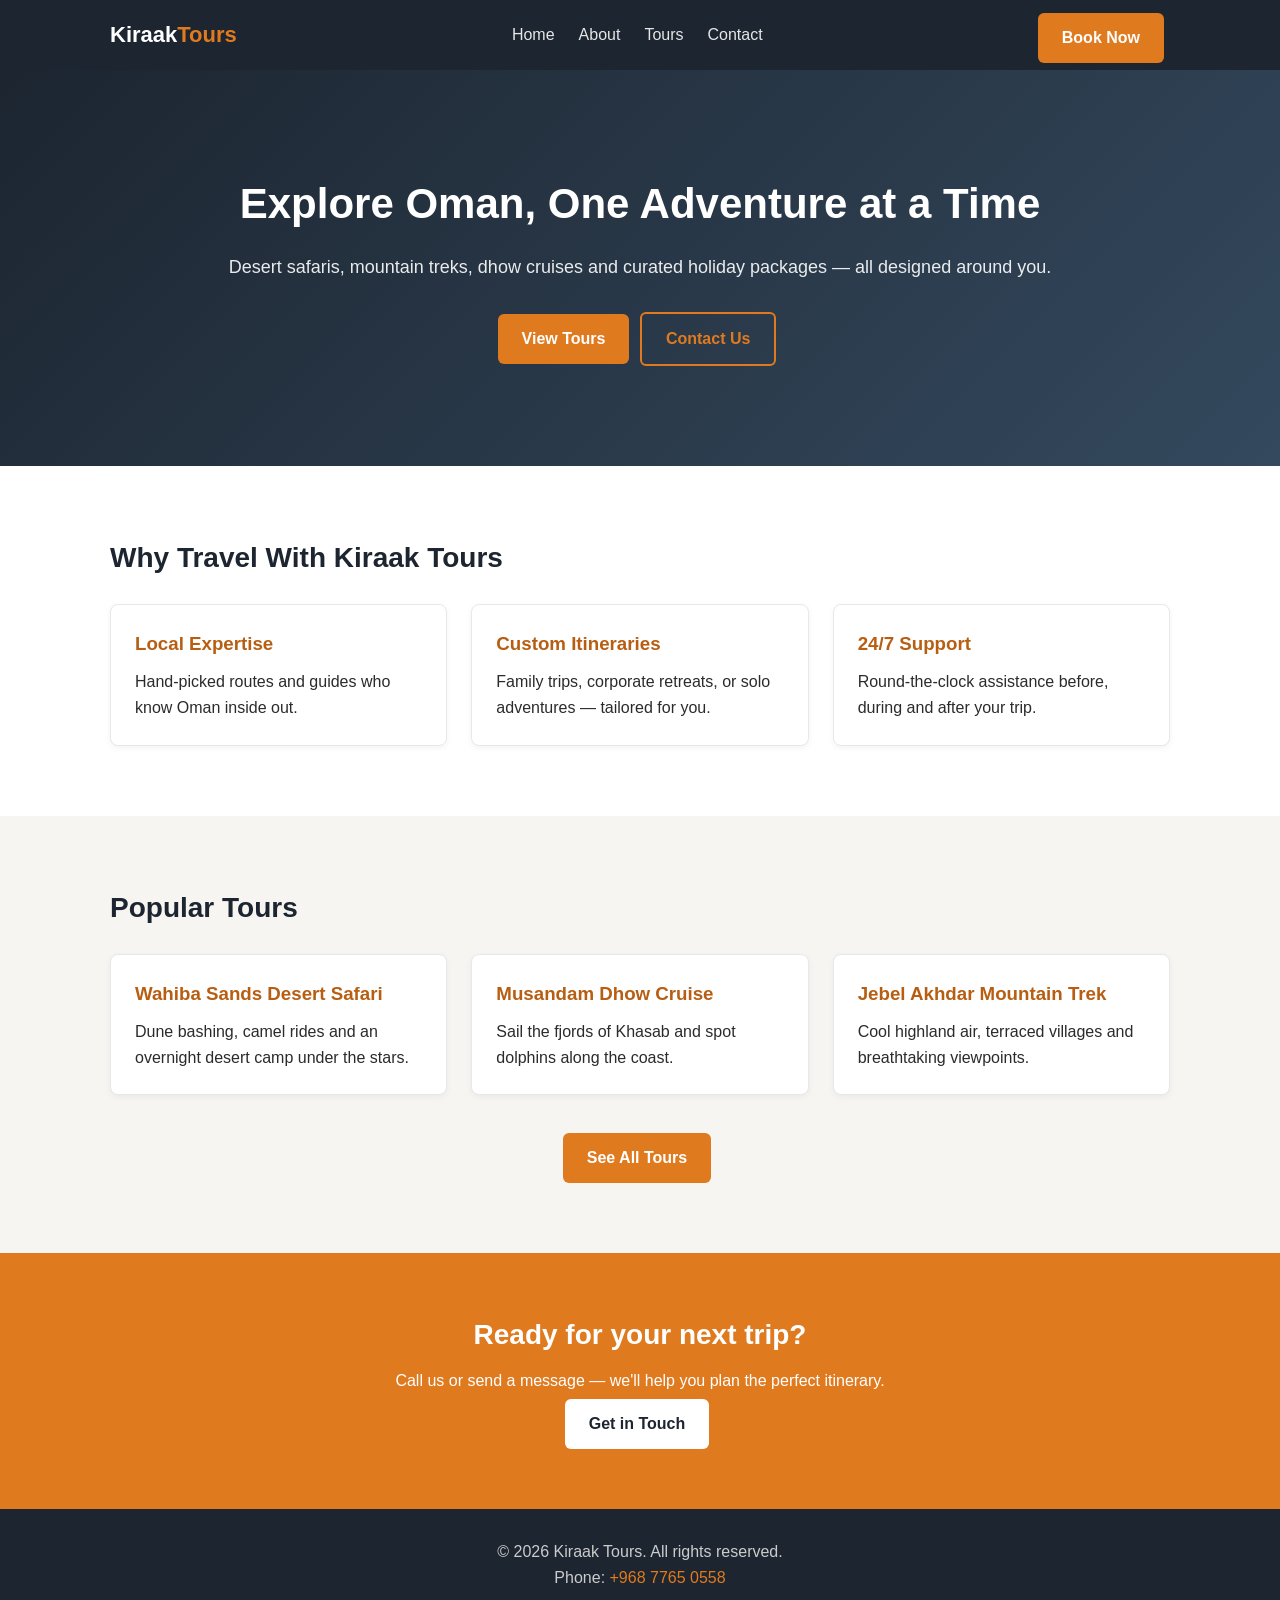
==== index.html @ 15263fd1 "Add Kiraak Tours travel agency website Static multi-page site (Home, About, Tours, Contact) with the" ====
<!DOCTYPE html>
<html lang="en">
<head>
<meta charset="UTF-8">
<meta name="viewport" content="width=device-width, initial-scale=1.0">
<title>Kiraak Tours | Discover Oman With Us</title>
<link rel="stylesheet" href="styles.css">
</head>
<body>

<header class="site-header">
  <div class="container nav-wrap">
    <a href="index.html" class="logo">Kiraak<span>Tours</span></a>
    <nav class="nav-links">
      <a href="index.html">Home</a>
      <a href="about.html">About</a>
      <a href="tours.html">Tours</a>
      <a href="contact.html">Contact</a>
    </nav>
    <a href="contact.html" class="btn btn-primary nav-cta">Book Now</a>
  </div>
</header>

<section class="hero">
  <div class="container hero-content">
    <h1>Explore Oman, One Adventure at a Time</h1>
    <p>Desert safaris, mountain treks, dhow cruises and curated holiday packages — all designed around you.</p>
    <a href="tours.html" class="btn btn-primary">View Tours</a>
    <a href="contact.html" class="btn btn-outline">Contact Us</a>
  </div>
</section>

<section class="section">
  <div class="container">
    <h2 class="section-title">Why Travel With Kiraak Tours</h2>
    <div class="card-grid">
      <div class="card">
        <h3>Local Expertise</h3>
        <p>Hand-picked routes and guides who know Oman inside out.</p>
      </div>
      <div class="card">
        <h3>Custom Itineraries</h3>
        <p>Family trips, corporate retreats, or solo adventures — tailored for you.</p>
      </div>
      <div class="card">
        <h3>24/7 Support</h3>
        <p>Round-the-clock assistance before, during and after your trip.</p>
      </div>
    </div>
  </div>
</section>

<section class="section alt">
  <div class="container">
    <h2 class="section-title">Popular Tours</h2>
    <div class="card-grid">
      <div class="card">
        <h3>Wahiba Sands Desert Safari</h3>
        <p>Dune bashing, camel rides and an overnight desert camp under the stars.</p>
      </div>
      <div class="card">
        <h3>Musandam Dhow Cruise</h3>
        <p>Sail the fjords of Khasab and spot dolphins along the coast.</p>
      </div>
      <div class="card">
        <h3>Jebel Akhdar Mountain Trek</h3>
        <p>Cool highland air, terraced villages and breathtaking viewpoints.</p>
      </div>
    </div>
    <div class="center">
      <a href="tours.html" class="btn btn-primary">See All Tours</a>
    </div>
  </div>
</section>

<section class="cta-band">
  <div class="container">
    <h2>Ready for your next trip?</h2>
    <p>Call us or send a message — we'll help you plan the perfect itinerary.</p>
    <a href="contact.html" class="btn btn-light">Get in Touch</a>
  </div>
</section>

<footer class="site-footer">
  <div class="container">
    <p>&copy; 2026 Kiraak Tours. All rights reserved.</p>
    <p>Phone: <a href="tel:+96877650558">+968 7765 0558</a></p>
  </div>
</footer>

</body>
</html>
---- styles.css ----
:root {
  --primary: #e07a1f;
  --primary-dark: #b85e12;
  --dark: #1c2530;
  --light: #f7f5f2;
  --text: #2b2b2b;
}

* { box-sizing: border-box; margin: 0; padding: 0; }

body {
  font-family: 'Segoe UI', Arial, sans-serif;
  color: var(--text);
  background: #fff;
  line-height: 1.6;
}

.container {
  max-width: 1100px;
  margin: 0 auto;
  padding: 0 20px;
}

a { text-decoration: none; color: inherit; }

/* Header */
.site-header {
  background: var(--dark);
  position: sticky;
  top: 0;
  z-index: 10;
}

.nav-wrap {
  display: flex;
  align-items: center;
  justify-content: space-between;
  height: 70px;
}

.logo {
  font-size: 22px;
  font-weight: bold;
  color: #fff;
}

.logo span { color: var(--primary); }

.nav-links {
  display: flex;
  gap: 24px;
}

.nav-links a {
  color: #e6e6e6;
  font-weight: 500;
}

.nav-links a:hover,
.nav-links a.active {
  color: var(--primary);
}

.nav-cta {
  display: inline-block;
}

/* Buttons */
.btn {
  display: inline-block;
  padding: 12px 24px;
  border-radius: 6px;
  font-weight: 600;
  margin: 6px 6px 0 0;
  transition: 0.2s;
}

.btn-primary {
  background: var(--primary);
  color: #fff;
}

.btn-primary:hover { background: var(--primary-dark); }

.btn-outline {
  border: 2px solid var(--primary);
  color: var(--primary);
}

.btn-outline:hover { background: var(--primary); color: #fff; }

.btn-light {
  background: #fff;
  color: var(--dark);
}

/* Hero */
.hero {
  background: linear-gradient(135deg, var(--dark), #34495e);
  color: #fff;
  padding: 100px 0;
  text-align: center;
}

.hero h1 { font-size: 42px; margin-bottom: 16px; }
.hero p { font-size: 18px; margin-bottom: 24px; opacity: 0.9; }

.page-hero {
  background: linear-gradient(135deg, var(--dark), #34495e);
  color: #fff;
  padding: 60px 0;
  text-align: center;
}

.page-hero h1 { font-size: 34px; margin-bottom: 8px; }

/* Sections */
.section { padding: 70px 0; }
.section.alt { background: var(--light); }

.section-title {
  font-size: 28px;
  margin-bottom: 24px;
  color: var(--dark);
}

.card-grid {
  display: grid;
  grid-template-columns: repeat(auto-fit, minmax(260px, 1fr));
  gap: 24px;
}

.card {
  background: #fff;
  border: 1px solid #e8e8e8;
  border-radius: 8px;
  padding: 24px;
  box-shadow: 0 2px 6px rgba(0,0,0,0.05);
}

.card h3 { margin-bottom: 10px; color: var(--primary-dark); }

.center { text-align: center; margin-top: 32px; }

/* CTA band */
.cta-band {
  background: var(--primary);
  color: #fff;
  text-align: center;
  padding: 60px 0;
}

.cta-band h2 { font-size: 28px; margin-bottom: 10px; }

/* Contact page */
.contact-grid {
  display: grid;
  grid-template-columns: 1fr 1.2fr;
  gap: 50px;
}

.contact-list { list-style: none; margin-top: 12px; }

.contact-list li {
  margin-bottom: 18px;
  display: flex;
  flex-direction: column;
}

.contact-list a { color: var(--primary-dark); font-weight: 600; }

.contact-form {
  display: flex;
  flex-direction: column;
}

.contact-form label {
  margin-top: 14px;
  font-weight: 600;
}

.contact-form input,
.contact-form textarea {
  margin-top: 6px;
  padding: 10px;
  border: 1px solid #ccc;
  border-radius: 6px;
  font-size: 15px;
}

.contact-form button {
  margin-top: 20px;
  align-self: flex-start;
}

/* Footer */
.site-footer {
  background: var(--dark);
  color: #ccc;
  text-align: center;
  padding: 30px 0;
}

.site-footer a { color: var(--primary); }

@media (max-width: 768px) {
  .nav-links { display: none; }
  .contact-grid { grid-template-columns: 1fr; }
}
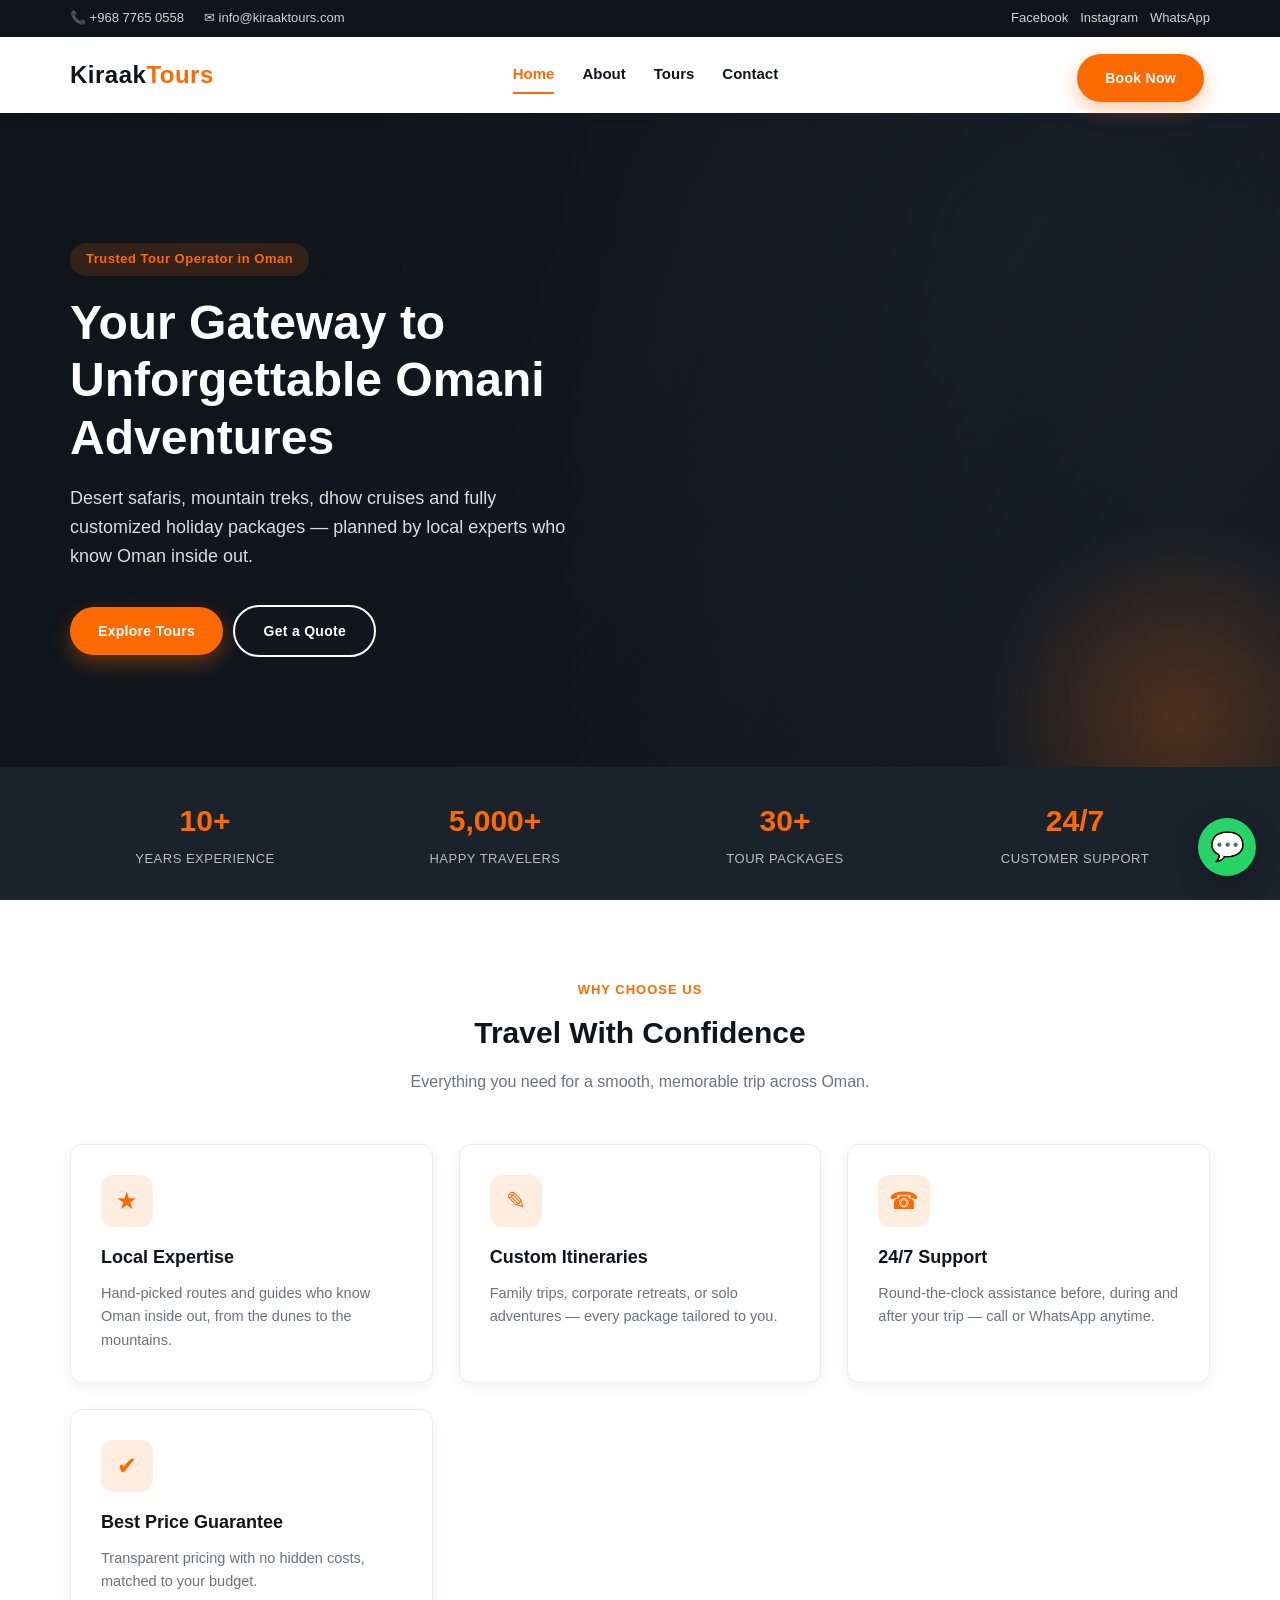
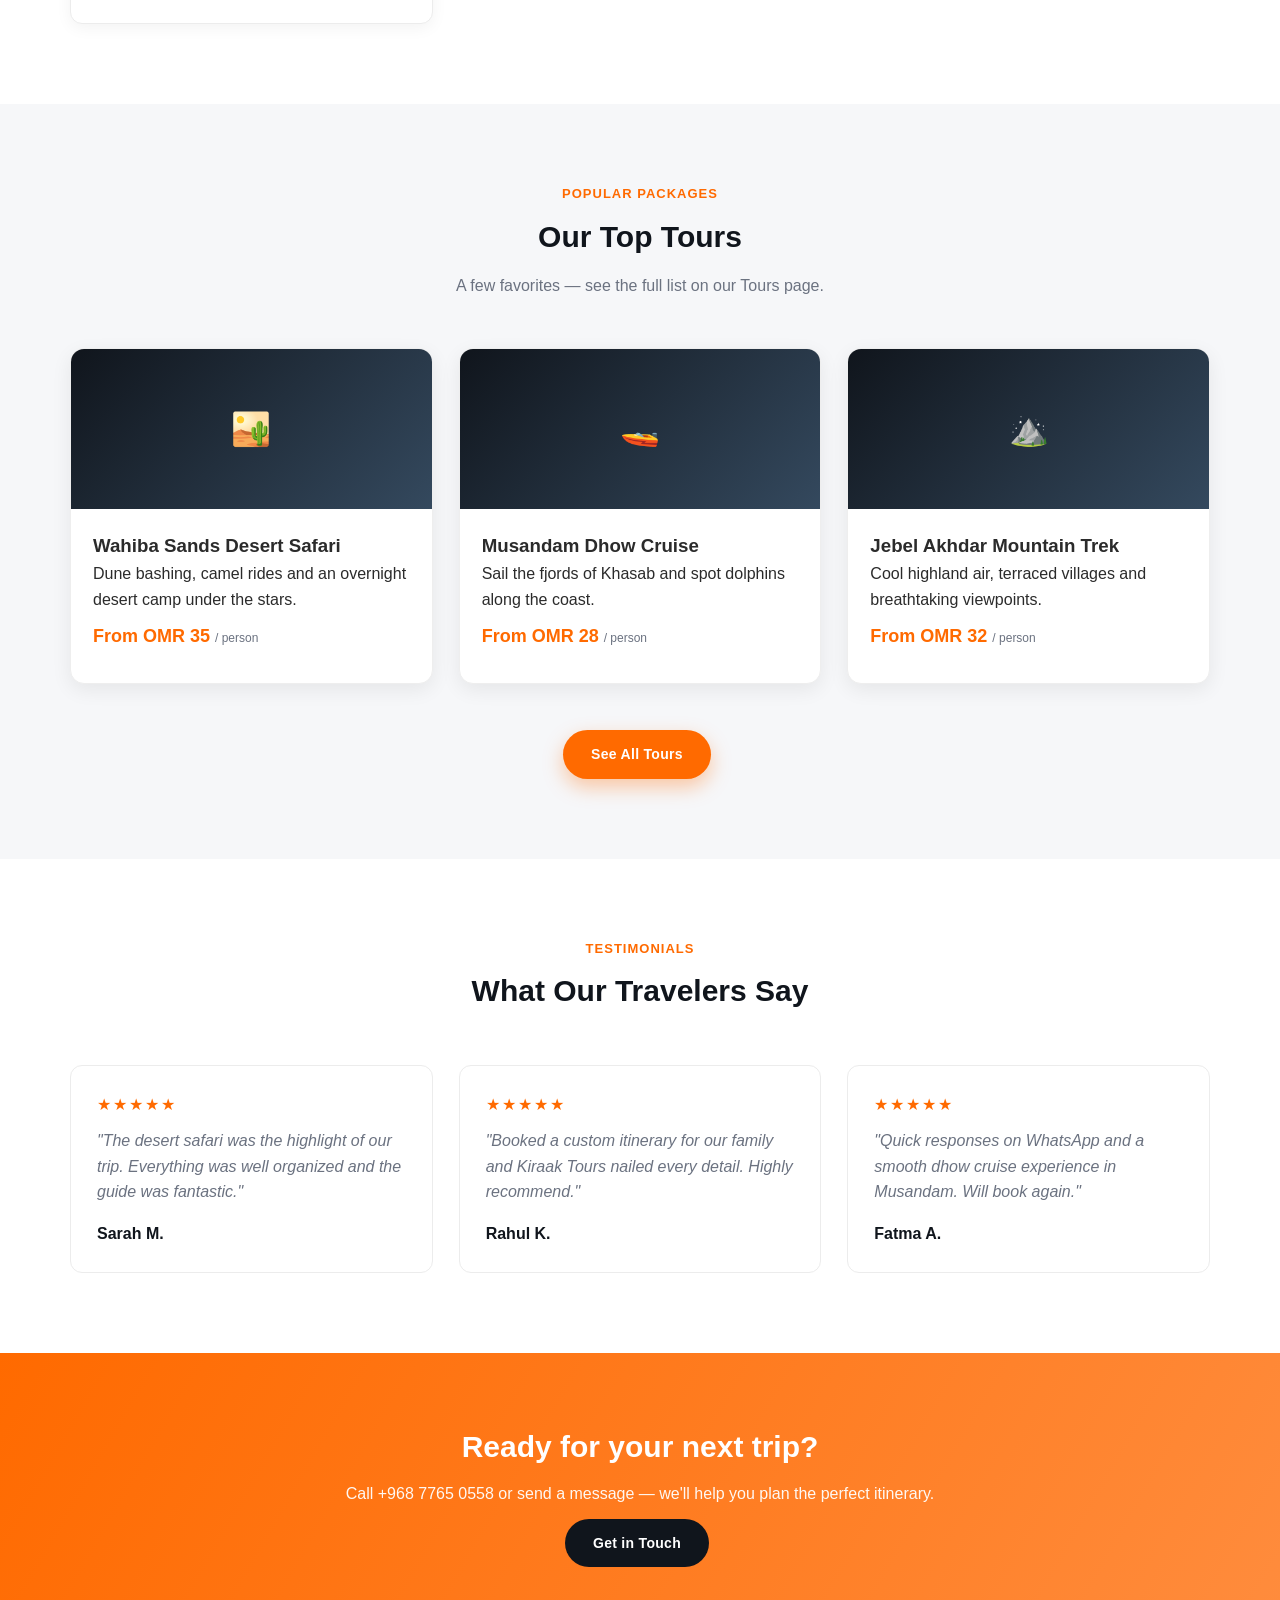
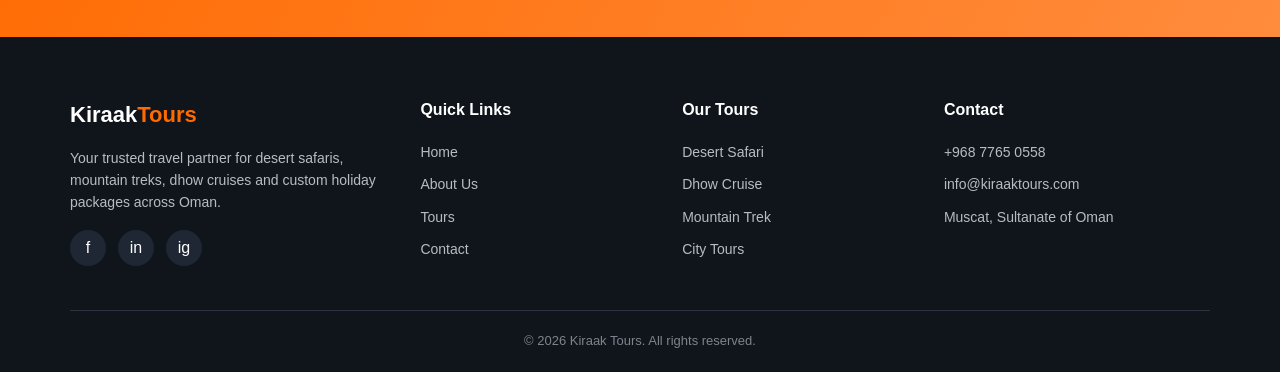
==== commit 9fcf3f6c: "Redesign site with richer layout inspired by Seaman Tours style Add top contact bar, sticky header, " ====
--- a/index.html
+++ b/index.html
@@ -8,11 +8,25 @@
 </head>
 <body>
 
+<div class="top-bar">
+  <div class="container">
+    <div class="top-bar-links">
+      <a href="tel:+96877650558">📞 +968 7765 0558</a>
+      <a href="mailto:info@kiraaktours.com">✉ info@kiraaktours.com</a>
+    </div>
+    <div class="top-bar-social">
+      <a href="#">Facebook</a>
+      <a href="#">Instagram</a>
+      <a href="#">WhatsApp</a>
+    </div>
+  </div>
+</div>
+
 <header class="site-header">
   <div class="container nav-wrap">
     <a href="index.html" class="logo">Kiraak<span>Tours</span></a>
     <nav class="nav-links">
-      <a href="index.html">Home</a>
+      <a href="index.html" class="active">Home</a>
       <a href="about.html">About</a>
       <a href="tours.html">Tours</a>
       <a href="contact.html">Contact</a>
@@ -22,29 +36,65 @@
 </header>
 
 <section class="hero">
-  <div class="container hero-content">
-    <h1>Explore Oman, One Adventure at a Time</h1>
-    <p>Desert safaris, mountain treks, dhow cruises and curated holiday packages — all designed around you.</p>
-    <a href="tours.html" class="btn btn-primary">View Tours</a>
-    <a href="contact.html" class="btn btn-outline">Contact Us</a>
-  </div>
-</section>
+  <div class="container">
+    <div class="hero-content">
+      <span class="hero-eyebrow">Trusted Tour Operator in Oman</span>
+      <h1>Your Gateway to Unforgettable Omani Adventures</h1>
+      <p>Desert safaris, mountain treks, dhow cruises and fully customized holiday packages — planned by local experts who know Oman inside out.</p>
+      <a href="tours.html" class="btn btn-primary">Explore Tours</a>
+      <a href="contact.html" class="btn btn-outline" style="border-color:#fff;color:#fff;">Get a Quote</a>
+    </div>
+  </div>
+</section>
+
+<div class="stats-strip">
+  <div class="container">
+    <div>
+      <div class="stat-num">10+</div>
+      <div class="stat-label">Years Experience</div>
+    </div>
+    <div>
+      <div class="stat-num">5,000+</div>
+      <div class="stat-label">Happy Travelers</div>
+    </div>
+    <div>
+      <div class="stat-num">30+</div>
+      <div class="stat-label">Tour Packages</div>
+    </div>
+    <div>
+      <div class="stat-num">24/7</div>
+      <div class="stat-label">Customer Support</div>
+    </div>
+  </div>
+</div>
 
 <section class="section">
   <div class="container">
-    <h2 class="section-title">Why Travel With Kiraak Tours</h2>
+    <div class="section-head">
+      <span class="section-eyebrow">Why Choose Us</span>
+      <h2 class="section-title">Travel With Confidence</h2>
+      <p>Everything you need for a smooth, memorable trip across Oman.</p>
+    </div>
     <div class="card-grid">
       <div class="card">
+        <div class="card-icon">★</div>
         <h3>Local Expertise</h3>
-        <p>Hand-picked routes and guides who know Oman inside out.</p>
-      </div>
-      <div class="card">
+        <p>Hand-picked routes and guides who know Oman inside out, from the dunes to the mountains.</p>
+      </div>
+      <div class="card">
+        <div class="card-icon">✎</div>
         <h3>Custom Itineraries</h3>
-        <p>Family trips, corporate retreats, or solo adventures — tailored for you.</p>
-      </div>
-      <div class="card">
+        <p>Family trips, corporate retreats, or solo adventures — every package tailored to you.</p>
+      </div>
+      <div class="card">
+        <div class="card-icon">☎</div>
         <h3>24/7 Support</h3>
-        <p>Round-the-clock assistance before, during and after your trip.</p>
+        <p>Round-the-clock assistance before, during and after your trip — call or WhatsApp anytime.</p>
+      </div>
+      <div class="card">
+        <div class="card-icon">✔</div>
+        <h3>Best Price Guarantee</h3>
+        <p>Transparent pricing with no hidden costs, matched to your budget.</p>
       </div>
     </div>
   </div>
@@ -52,19 +102,35 @@
 
 <section class="section alt">
   <div class="container">
-    <h2 class="section-title">Popular Tours</h2>
+    <div class="section-head">
+      <span class="section-eyebrow">Popular Packages</span>
+      <h2 class="section-title">Our Top Tours</h2>
+      <p>A few favorites — see the full list on our Tours page.</p>
+    </div>
     <div class="card-grid">
-      <div class="card">
-        <h3>Wahiba Sands Desert Safari</h3>
-        <p>Dune bashing, camel rides and an overnight desert camp under the stars.</p>
-      </div>
-      <div class="card">
-        <h3>Musandam Dhow Cruise</h3>
-        <p>Sail the fjords of Khasab and spot dolphins along the coast.</p>
-      </div>
-      <div class="card">
-        <h3>Jebel Akhdar Mountain Trek</h3>
-        <p>Cool highland air, terraced villages and breathtaking viewpoints.</p>
+      <div class="package-card">
+        <div class="package-img">🏜️</div>
+        <div class="package-body">
+          <h3>Wahiba Sands Desert Safari</h3>
+          <p>Dune bashing, camel rides and an overnight desert camp under the stars.</p>
+          <div class="package-price">From OMR 35 <span>/ person</span></div>
+        </div>
+      </div>
+      <div class="package-card">
+        <div class="package-img">🚤</div>
+        <div class="package-body">
+          <h3>Musandam Dhow Cruise</h3>
+          <p>Sail the fjords of Khasab and spot dolphins along the coast.</p>
+          <div class="package-price">From OMR 28 <span>/ person</span></div>
+        </div>
+      </div>
+      <div class="package-card">
+        <div class="package-img">⛰️</div>
+        <div class="package-body">
+          <h3>Jebel Akhdar Mountain Trek</h3>
+          <p>Cool highland air, terraced villages and breathtaking viewpoints.</p>
+          <div class="package-price">From OMR 32 <span>/ person</span></div>
+        </div>
       </div>
     </div>
     <div class="center">
@@ -73,20 +139,86 @@
   </div>
 </section>
 
+<section class="section">
+  <div class="container">
+    <div class="section-head">
+      <span class="section-eyebrow">Testimonials</span>
+      <h2 class="section-title">What Our Travelers Say</h2>
+    </div>
+    <div class="card-grid">
+      <div class="testimonial">
+        <div class="stars">★★★★★</div>
+        <p class="quote">"The desert safari was the highlight of our trip. Everything was well organized and the guide was fantastic."</p>
+        <div class="name">Sarah M.</div>
+      </div>
+      <div class="testimonial">
+        <div class="stars">★★★★★</div>
+        <p class="quote">"Booked a custom itinerary for our family and Kiraak Tours nailed every detail. Highly recommend."</p>
+        <div class="name">Rahul K.</div>
+      </div>
+      <div class="testimonial">
+        <div class="stars">★★★★★</div>
+        <p class="quote">"Quick responses on WhatsApp and a smooth dhow cruise experience in Musandam. Will book again."</p>
+        <div class="name">Fatma A.</div>
+      </div>
+    </div>
+  </div>
+</section>
+
 <section class="cta-band">
   <div class="container">
     <h2>Ready for your next trip?</h2>
-    <p>Call us or send a message — we'll help you plan the perfect itinerary.</p>
-    <a href="contact.html" class="btn btn-light">Get in Touch</a>
+    <p>Call +968 7765 0558 or send a message — we'll help you plan the perfect itinerary.</p>
+    <a href="contact.html" class="btn btn-dark">Get in Touch</a>
   </div>
 </section>
 
 <footer class="site-footer">
   <div class="container">
-    <p>&copy; 2026 Kiraak Tours. All rights reserved.</p>
-    <p>Phone: <a href="tel:+96877650558">+968 7765 0558</a></p>
+    <div class="footer-grid">
+      <div>
+        <span class="footer-logo">Kiraak<span>Tours</span></span>
+        <p>Your trusted travel partner for desert safaris, mountain treks, dhow cruises and custom holiday packages across Oman.</p>
+        <div class="footer-social">
+          <a href="#">f</a>
+          <a href="#">in</a>
+          <a href="#">ig</a>
+        </div>
+      </div>
+      <div>
+        <h4>Quick Links</h4>
+        <ul>
+          <li><a href="index.html">Home</a></li>
+          <li><a href="about.html">About Us</a></li>
+          <li><a href="tours.html">Tours</a></li>
+          <li><a href="contact.html">Contact</a></li>
+        </ul>
+      </div>
+      <div>
+        <h4>Our Tours</h4>
+        <ul>
+          <li><a href="tours.html">Desert Safari</a></li>
+          <li><a href="tours.html">Dhow Cruise</a></li>
+          <li><a href="tours.html">Mountain Trek</a></li>
+          <li><a href="tours.html">City Tours</a></li>
+        </ul>
+      </div>
+      <div>
+        <h4>Contact</h4>
+        <ul>
+          <li><a href="tel:+96877650558">+968 7765 0558</a></li>
+          <li><a href="mailto:info@kiraaktours.com">info@kiraaktours.com</a></li>
+          <li>Muscat, Sultanate of Oman</li>
+        </ul>
+      </div>
+    </div>
+    <div class="footer-bottom">
+      &copy; 2026 Kiraak Tours. All rights reserved.
+    </div>
   </div>
 </footer>
+
+<a href="https://wa.me/96877650558" class="whatsapp-float" aria-label="Chat on WhatsApp">💬</a>
 
 </body>
 </html>
--- a/styles.css
+++ b/styles.css
@@ -1,12 +1,16 @@
 :root {
-  --primary: #e07a1f;
-  --primary-dark: #b85e12;
-  --dark: #1c2530;
-  --light: #f7f5f2;
+  --primary: #ff6a00;
+  --primary-dark: #d65700;
+  --dark: #10151c;
+  --dark-2: #1a222c;
+  --light: #f6f7f9;
   --text: #2b2b2b;
+  --muted: #6b7280;
 }
 
 * { box-sizing: border-box; margin: 0; padding: 0; }
+
+html { scroll-behavior: smooth; }
 
 body {
   font-family: 'Segoe UI', Arial, sans-serif;
@@ -16,71 +20,100 @@
 }
 
 .container {
-  max-width: 1100px;
+  max-width: 1180px;
   margin: 0 auto;
   padding: 0 20px;
 }
 
 a { text-decoration: none; color: inherit; }
+ul { list-style: none; }
+img { max-width: 100%; display: block; }
+
+/* Top bar */
+.top-bar {
+  background: var(--dark);
+  color: #cfd3d8;
+  font-size: 13px;
+  padding: 8px 0;
+}
+
+.top-bar .container {
+  display: flex;
+  justify-content: space-between;
+  align-items: center;
+  flex-wrap: wrap;
+  gap: 6px;
+}
+
+.top-bar a { color: #cfd3d8; }
+.top-bar a:hover { color: var(--primary); }
+
+.top-bar-links { display: flex; gap: 20px; }
+.top-bar-social { display: flex; gap: 12px; }
 
 /* Header */
 .site-header {
-  background: var(--dark);
+  background: #fff;
   position: sticky;
   top: 0;
-  z-index: 10;
+  z-index: 50;
+  box-shadow: 0 2px 10px rgba(0,0,0,0.06);
 }
 
 .nav-wrap {
   display: flex;
   align-items: center;
   justify-content: space-between;
-  height: 70px;
+  height: 76px;
 }
 
 .logo {
-  font-size: 22px;
-  font-weight: bold;
-  color: #fff;
+  font-size: 24px;
+  font-weight: 800;
+  color: var(--dark);
+  letter-spacing: 0.5px;
 }
 
 .logo span { color: var(--primary); }
 
 .nav-links {
   display: flex;
-  gap: 24px;
+  gap: 28px;
 }
 
 .nav-links a {
-  color: #e6e6e6;
-  font-weight: 500;
+  color: var(--dark);
+  font-weight: 600;
+  font-size: 15px;
+  padding: 6px 0;
+  border-bottom: 2px solid transparent;
 }
 
 .nav-links a:hover,
 .nav-links a.active {
   color: var(--primary);
-}
-
-.nav-cta {
-  display: inline-block;
+  border-bottom-color: var(--primary);
 }
 
 /* Buttons */
 .btn {
   display: inline-block;
-  padding: 12px 24px;
-  border-radius: 6px;
-  font-weight: 600;
+  padding: 13px 28px;
+  border-radius: 50px;
+  font-weight: 700;
+  font-size: 14px;
   margin: 6px 6px 0 0;
   transition: 0.2s;
+  letter-spacing: 0.3px;
 }
 
 .btn-primary {
   background: var(--primary);
   color: #fff;
-}
-
-.btn-primary:hover { background: var(--primary-dark); }
+  box-shadow: 0 8px 20px rgba(255,106,0,0.35);
+}
+
+.btn-primary:hover { background: var(--primary-dark); transform: translateY(-2px); }
 
 .btn-outline {
   border: 2px solid var(--primary);
@@ -94,63 +127,176 @@
   color: var(--dark);
 }
 
+.btn-dark {
+  background: var(--dark);
+  color: #fff;
+}
+
 /* Hero */
 .hero {
-  background: linear-gradient(135deg, var(--dark), #34495e);
-  color: #fff;
-  padding: 100px 0;
+  background:
+    linear-gradient(120deg, rgba(16,21,28,0.92), rgba(16,21,28,0.65)),
+    radial-gradient(circle at 80% 20%, #2a3b4d, transparent 60%),
+    linear-gradient(135deg, #0d1218, #1c2733);
+  color: #fff;
+  padding: 130px 0 110px;
+  text-align: left;
+  position: relative;
+  overflow: hidden;
+}
+
+.hero::after {
+  content: "";
+  position: absolute;
+  right: -100px;
+  bottom: -150px;
+  width: 400px;
+  height: 400px;
+  border-radius: 50%;
+  background: radial-gradient(circle, rgba(255,106,0,0.25), transparent 70%);
+}
+
+.hero-content { max-width: 640px; position: relative; z-index: 1; }
+.hero-eyebrow {
+  display: inline-block;
+  background: rgba(255,106,0,0.15);
+  color: var(--primary);
+  padding: 6px 16px;
+  border-radius: 50px;
+  font-size: 13px;
+  font-weight: 700;
+  margin-bottom: 18px;
+  letter-spacing: 0.5px;
+}
+.hero h1 { font-size: 48px; line-height: 1.2; margin-bottom: 18px; }
+.hero p { font-size: 18px; margin-bottom: 28px; opacity: 0.85; max-width: 520px; }
+
+.page-hero {
+  background: linear-gradient(120deg, rgba(16,21,28,0.92), rgba(16,21,28,0.75)), linear-gradient(135deg, #0d1218, #1c2733);
+  color: #fff;
+  padding: 80px 0 60px;
   text-align: center;
 }
 
-.hero h1 { font-size: 42px; margin-bottom: 16px; }
-.hero p { font-size: 18px; margin-bottom: 24px; opacity: 0.9; }
-
-.page-hero {
-  background: linear-gradient(135deg, var(--dark), #34495e);
-  color: #fff;
-  padding: 60px 0;
+.page-hero h1 { font-size: 36px; margin-bottom: 10px; }
+.page-hero p { opacity: 0.85; }
+
+/* Stats strip */
+.stats-strip {
+  background: var(--dark-2);
+  color: #fff;
+  padding: 30px 0;
+}
+.stats-strip .container {
+  display: grid;
+  grid-template-columns: repeat(auto-fit, minmax(150px, 1fr));
   text-align: center;
-}
-
-.page-hero h1 { font-size: 34px; margin-bottom: 8px; }
+  gap: 20px;
+}
+.stat-num { font-size: 30px; font-weight: 800; color: var(--primary); }
+.stat-label { font-size: 13px; color: #b7bcc3; margin-top: 4px; text-transform: uppercase; letter-spacing: 0.5px; }
 
 /* Sections */
-.section { padding: 70px 0; }
+.section { padding: 80px 0; }
 .section.alt { background: var(--light); }
 
+.section-head { text-align: center; max-width: 640px; margin: 0 auto 50px; }
+.section-eyebrow {
+  color: var(--primary);
+  font-weight: 700;
+  text-transform: uppercase;
+  font-size: 13px;
+  letter-spacing: 1px;
+  margin-bottom: 8px;
+  display: block;
+}
 .section-title {
-  font-size: 28px;
-  margin-bottom: 24px;
+  font-size: 30px;
+  margin-bottom: 12px;
   color: var(--dark);
 }
+.section-head p { color: var(--muted); }
 
 .card-grid {
   display: grid;
-  grid-template-columns: repeat(auto-fit, minmax(260px, 1fr));
-  gap: 24px;
+  grid-template-columns: repeat(auto-fit, minmax(270px, 1fr));
+  gap: 26px;
 }
 
 .card {
   background: #fff;
-  border: 1px solid #e8e8e8;
-  border-radius: 8px;
-  padding: 24px;
-  box-shadow: 0 2px 6px rgba(0,0,0,0.05);
-}
-
-.card h3 { margin-bottom: 10px; color: var(--primary-dark); }
-
-.center { text-align: center; margin-top: 32px; }
+  border: 1px solid #ececec;
+  border-radius: 12px;
+  padding: 30px;
+  box-shadow: 0 4px 16px rgba(0,0,0,0.05);
+  transition: 0.2s;
+}
+.card:hover { transform: translateY(-4px); box-shadow: 0 14px 30px rgba(0,0,0,0.08); }
+
+.card-icon {
+  width: 52px;
+  height: 52px;
+  border-radius: 12px;
+  background: rgba(255,106,0,0.12);
+  color: var(--primary);
+  display: flex;
+  align-items: center;
+  justify-content: center;
+  font-size: 24px;
+  margin-bottom: 16px;
+}
+
+.card h3 { margin-bottom: 10px; color: var(--dark); font-size: 18px; }
+.card p { color: var(--muted); font-size: 14.5px; }
+
+/* Package cards */
+.package-card {
+  background: #fff;
+  border-radius: 14px;
+  overflow: hidden;
+  box-shadow: 0 6px 20px rgba(0,0,0,0.07);
+  border: 1px solid #eee;
+}
+.package-img {
+  height: 160px;
+  background: linear-gradient(135deg, var(--dark), #34495e);
+  display: flex;
+  align-items: center;
+  justify-content: center;
+  color: #fff;
+  font-size: 32px;
+}
+.package-body { padding: 22px; }
+.package-price {
+  color: var(--primary);
+  font-weight: 800;
+  font-size: 18px;
+  margin: 10px 0;
+}
+.package-price span { font-size: 12px; color: var(--muted); font-weight: 500; }
+
+.center { text-align: center; margin-top: 40px; }
+
+/* Testimonials */
+.testimonial {
+  background: #fff;
+  border-radius: 12px;
+  padding: 26px;
+  border: 1px solid #ececec;
+}
+.testimonial p.quote { color: var(--muted); font-style: italic; margin-bottom: 16px; }
+.testimonial .stars { color: var(--primary); margin-bottom: 10px; letter-spacing: 2px; }
+.testimonial .name { font-weight: 700; color: var(--dark); }
 
 /* CTA band */
 .cta-band {
-  background: var(--primary);
+  background: linear-gradient(120deg, var(--primary), #ff8c3d);
   color: #fff;
   text-align: center;
-  padding: 60px 0;
-}
-
-.cta-band h2 { font-size: 28px; margin-bottom: 10px; }
+  padding: 70px 0;
+}
+.cta-band h2 { font-size: 30px; margin-bottom: 10px; }
+.cta-band p { opacity: 0.95; margin-bottom: 6px; }
 
 /* Contact page */
 .contact-grid {
@@ -159,51 +305,135 @@
   gap: 50px;
 }
 
-.contact-list { list-style: none; margin-top: 12px; }
+.contact-list { margin-top: 12px; }
 
 .contact-list li {
-  margin-bottom: 18px;
+  margin-bottom: 22px;
+  display: flex;
+  gap: 16px;
+  align-items: flex-start;
+}
+
+.contact-icon {
+  width: 44px;
+  height: 44px;
+  flex-shrink: 0;
+  border-radius: 10px;
+  background: rgba(255,106,0,0.12);
+  color: var(--primary);
+  display: flex;
+  align-items: center;
+  justify-content: center;
+  font-size: 18px;
+}
+
+.contact-list strong { display: block; color: var(--dark); margin-bottom: 2px; }
+.contact-list a, .contact-list span { color: var(--muted); }
+.contact-list a:hover { color: var(--primary); }
+
+.contact-form {
   display: flex;
   flex-direction: column;
-}
-
-.contact-list a { color: var(--primary-dark); font-weight: 600; }
-
-.contact-form {
-  display: flex;
-  flex-direction: column;
+  background: var(--light);
+  padding: 30px;
+  border-radius: 14px;
 }
 
 .contact-form label {
   margin-top: 14px;
   font-weight: 600;
+  font-size: 14px;
 }
 
 .contact-form input,
 .contact-form textarea {
   margin-top: 6px;
-  padding: 10px;
-  border: 1px solid #ccc;
-  border-radius: 6px;
+  padding: 12px;
+  border: 1px solid #ddd;
+  border-radius: 8px;
   font-size: 15px;
+  font-family: inherit;
+}
+
+.contact-form input:focus,
+.contact-form textarea:focus {
+  outline: none;
+  border-color: var(--primary);
 }
 
 .contact-form button {
-  margin-top: 20px;
+  margin-top: 22px;
   align-self: flex-start;
 }
+
+.map-embed {
+  margin-top: 50px;
+  border-radius: 14px;
+  overflow: hidden;
+  border: 1px solid #ececec;
+}
+.map-embed iframe { width: 100%; height: 320px; border: 0; display: block; }
 
 /* Footer */
 .site-footer {
   background: var(--dark);
-  color: #ccc;
+  color: #b7bcc3;
+  padding: 60px 0 0;
+}
+.footer-grid {
+  display: grid;
+  grid-template-columns: 1.4fr 1fr 1fr 1.2fr;
+  gap: 40px;
+  padding-bottom: 40px;
+  border-bottom: 1px solid #2a323d;
+}
+.footer-grid h4 { color: #fff; margin-bottom: 18px; font-size: 16px; }
+.footer-grid p { font-size: 14px; }
+.footer-grid li { margin-bottom: 10px; font-size: 14px; }
+.footer-grid a:hover { color: var(--primary); }
+.footer-logo { font-size: 22px; font-weight: 800; color: #fff; margin-bottom: 14px; display: inline-block; }
+.footer-logo span { color: var(--primary); }
+.footer-social { display: flex; gap: 12px; margin-top: 16px; }
+.footer-social a {
+  width: 36px; height: 36px; border-radius: 50%;
+  background: #1e2733; display: flex; align-items: center; justify-content: center;
+  color: #fff;
+}
+.footer-social a:hover { background: var(--primary); }
+.footer-bottom {
   text-align: center;
-  padding: 30px 0;
-}
-
-.site-footer a { color: var(--primary); }
+  padding: 20px 0;
+  font-size: 13px;
+  color: #7d848d;
+}
+.footer-bottom a { color: var(--primary); }
+
+/* WhatsApp floating button */
+.whatsapp-float {
+  position: fixed;
+  bottom: 24px;
+  right: 24px;
+  width: 58px;
+  height: 58px;
+  background: #25D366;
+  border-radius: 50%;
+  display: flex;
+  align-items: center;
+  justify-content: center;
+  color: #fff;
+  font-size: 28px;
+  box-shadow: 0 8px 24px rgba(0,0,0,0.25);
+  z-index: 100;
+}
+
+@media (max-width: 900px) {
+  .footer-grid { grid-template-columns: 1fr 1fr; }
+}
 
 @media (max-width: 768px) {
   .nav-links { display: none; }
+  .hero h1 { font-size: 34px; }
   .contact-grid { grid-template-columns: 1fr; }
-}
+  .footer-grid { grid-template-columns: 1fr; }
+  .top-bar-links { flex-wrap: wrap; }
+}
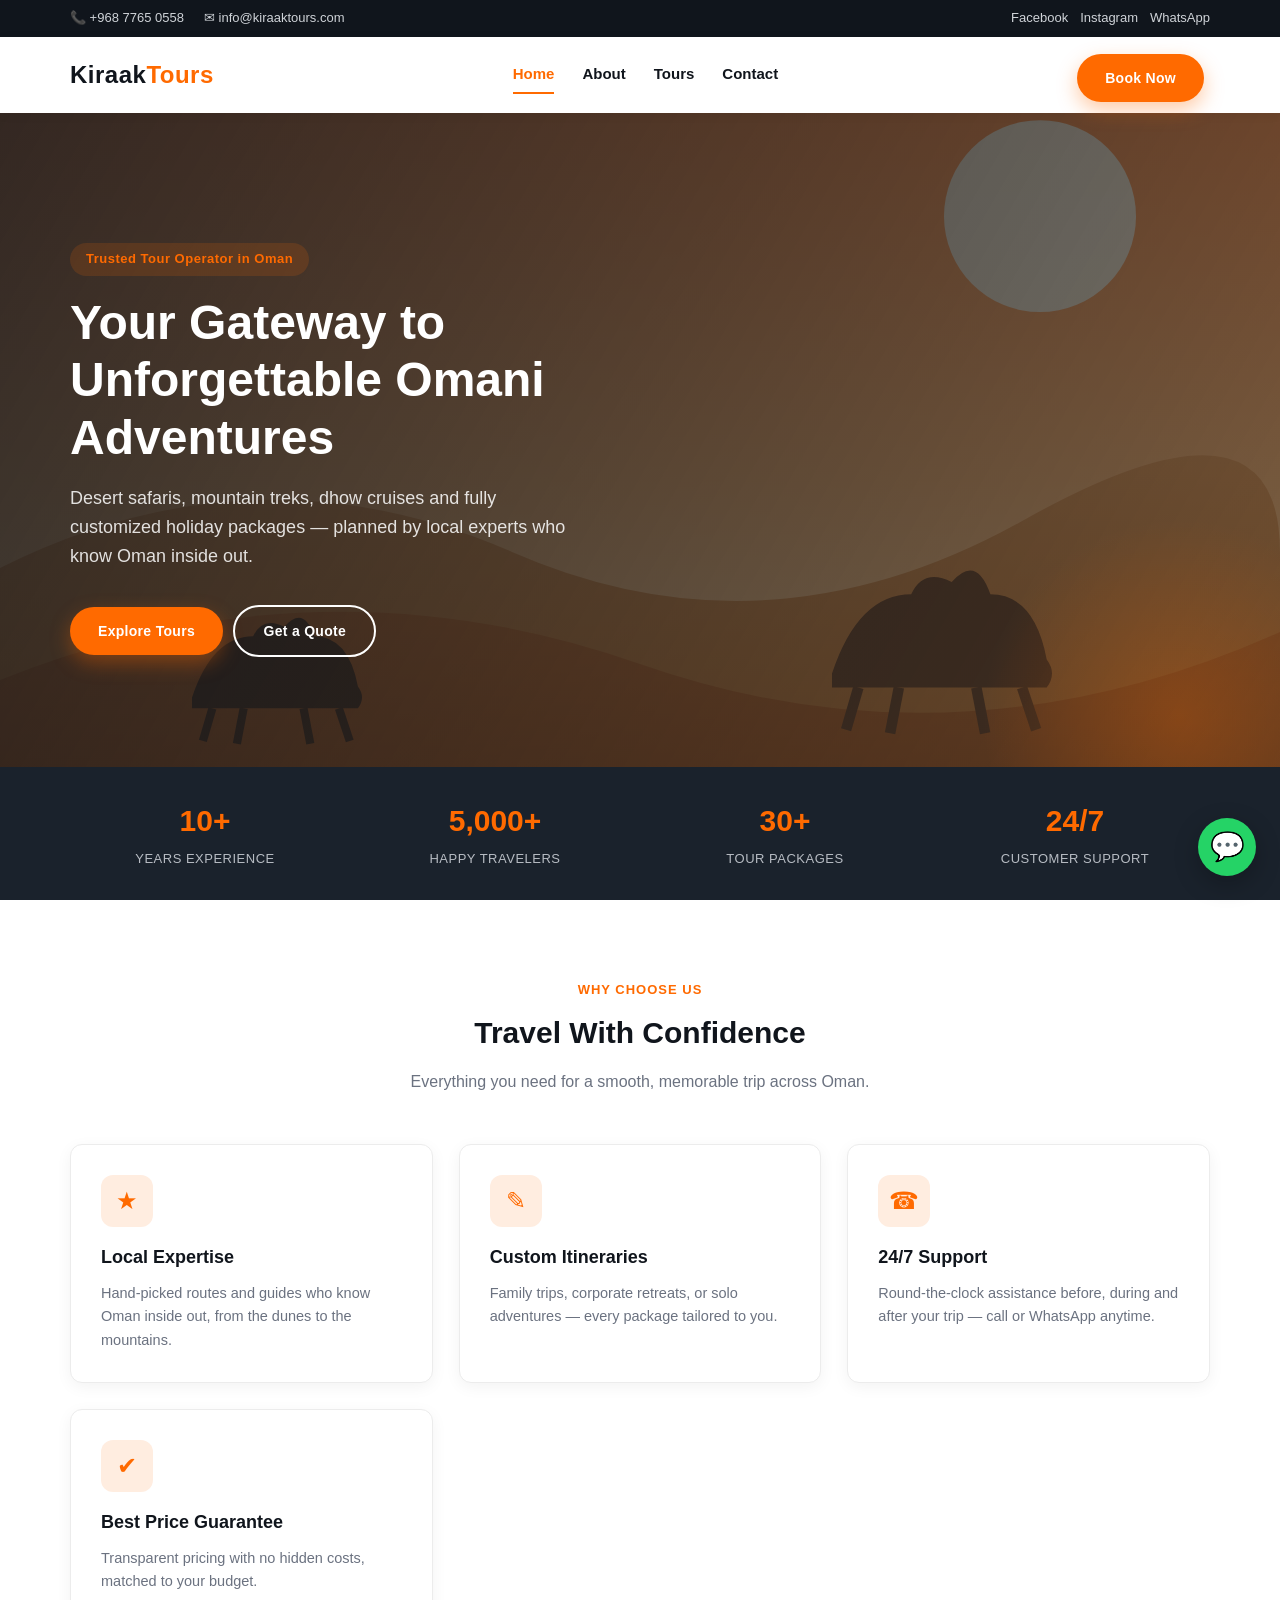
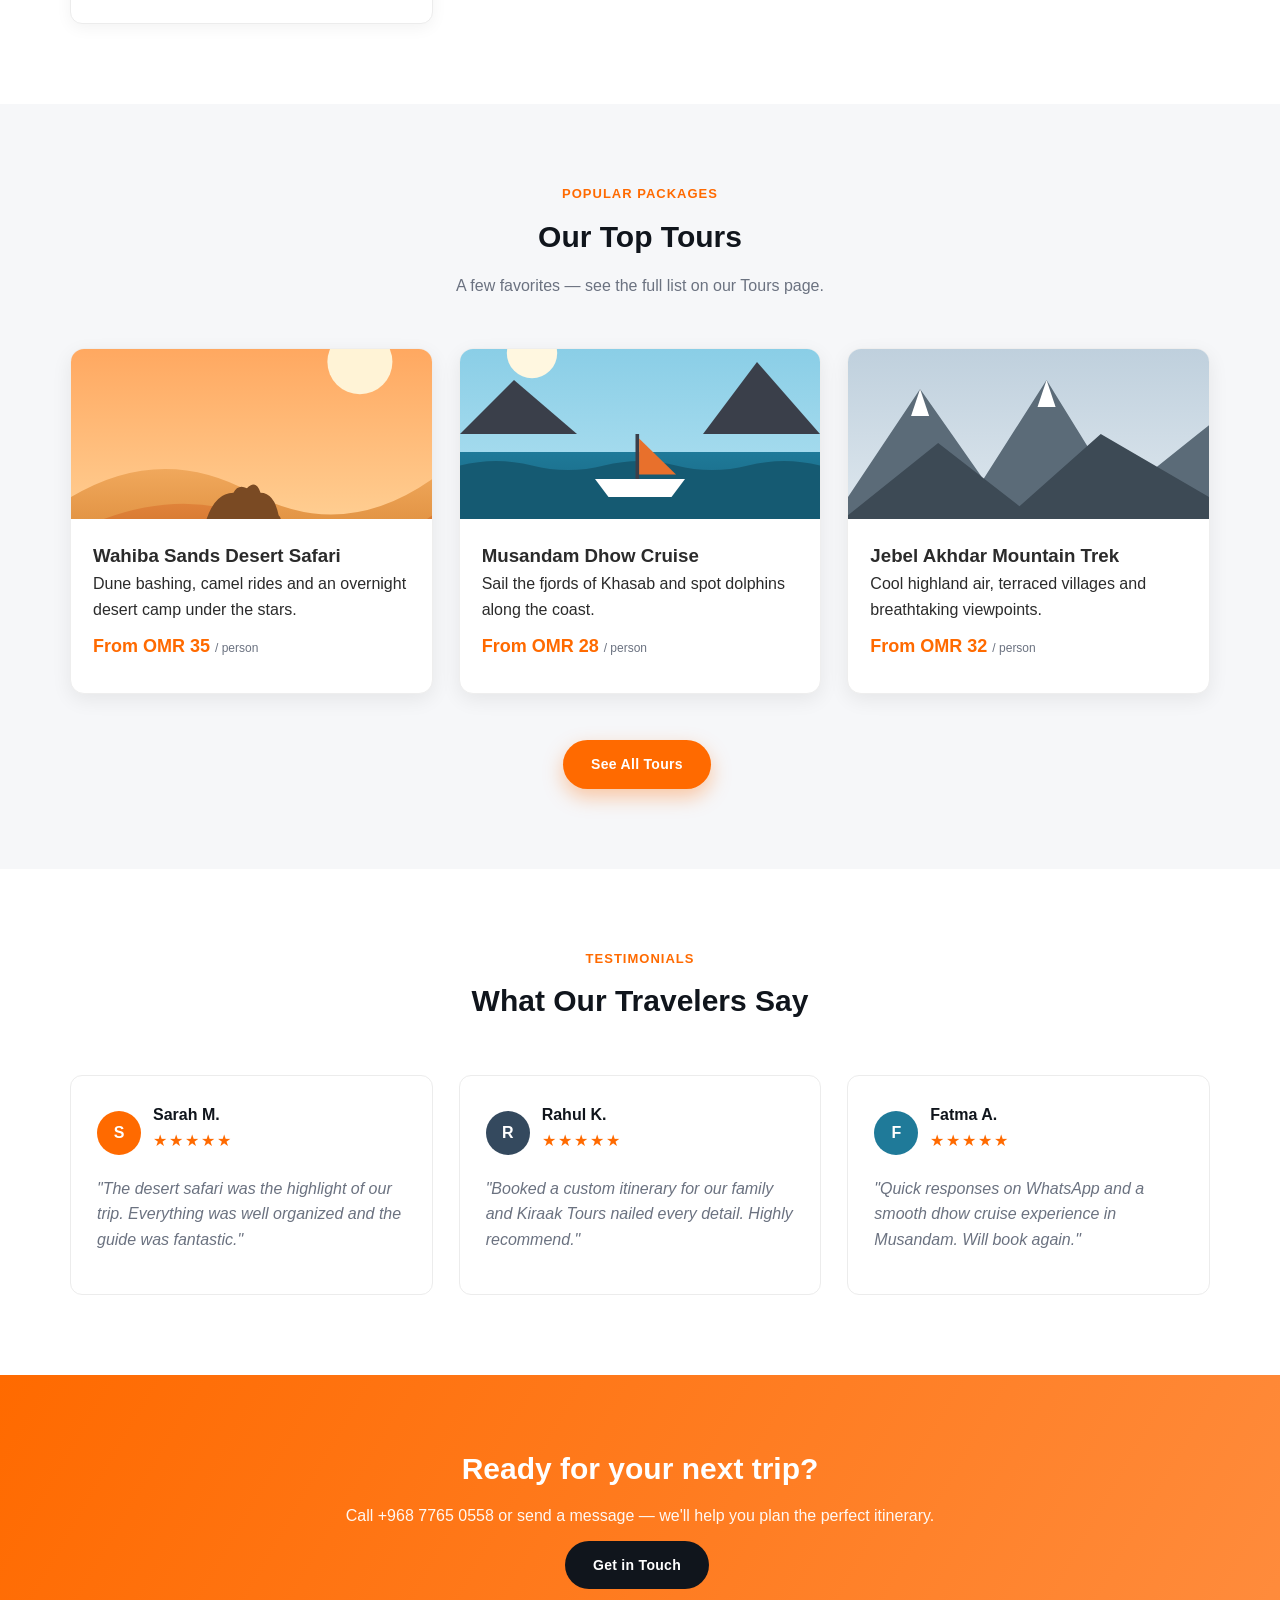
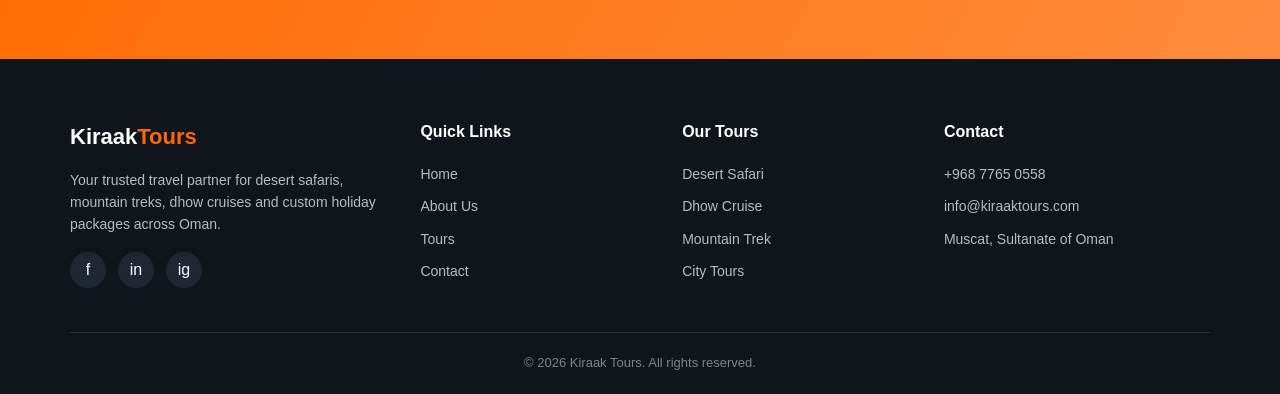
==== commit 9179bb69: "Add custom SVG illustrations throughout the site Replace emoji placeholders with vector illustration" ====
--- a/index.html
+++ b/index.html
@@ -109,7 +109,7 @@
     </div>
     <div class="card-grid">
       <div class="package-card">
-        <div class="package-img">🏜️</div>
+        <div class="package-img" style="background-image:url('images/desert-safari.svg');"></div>
         <div class="package-body">
           <h3>Wahiba Sands Desert Safari</h3>
           <p>Dune bashing, camel rides and an overnight desert camp under the stars.</p>
@@ -117,7 +117,7 @@
         </div>
       </div>
       <div class="package-card">
-        <div class="package-img">🚤</div>
+        <div class="package-img" style="background-image:url('images/dhow-cruise.svg');"></div>
         <div class="package-body">
           <h3>Musandam Dhow Cruise</h3>
           <p>Sail the fjords of Khasab and spot dolphins along the coast.</p>
@@ -125,7 +125,7 @@
         </div>
       </div>
       <div class="package-card">
-        <div class="package-img">⛰️</div>
+        <div class="package-img" style="background-image:url('images/mountain-trek.svg');"></div>
         <div class="package-body">
           <h3>Jebel Akhdar Mountain Trek</h3>
           <p>Cool highland air, terraced villages and breathtaking viewpoints.</p>
@@ -147,19 +147,34 @@
     </div>
     <div class="card-grid">
       <div class="testimonial">
-        <div class="stars">★★★★★</div>
+        <div class="testimonial-head">
+          <div class="avatar" style="background:#ff6a00;">S</div>
+          <div>
+            <div class="name">Sarah M.</div>
+            <div class="stars">★★★★★</div>
+          </div>
+        </div>
         <p class="quote">"The desert safari was the highlight of our trip. Everything was well organized and the guide was fantastic."</p>
-        <div class="name">Sarah M.</div>
       </div>
       <div class="testimonial">
-        <div class="stars">★★★★★</div>
+        <div class="testimonial-head">
+          <div class="avatar" style="background:#34495e;">R</div>
+          <div>
+            <div class="name">Rahul K.</div>
+            <div class="stars">★★★★★</div>
+          </div>
+        </div>
         <p class="quote">"Booked a custom itinerary for our family and Kiraak Tours nailed every detail. Highly recommend."</p>
-        <div class="name">Rahul K.</div>
       </div>
       <div class="testimonial">
-        <div class="stars">★★★★★</div>
+        <div class="testimonial-head">
+          <div class="avatar" style="background:#1f7a99;">F</div>
+          <div>
+            <div class="name">Fatma A.</div>
+            <div class="stars">★★★★★</div>
+          </div>
+        </div>
         <p class="quote">"Quick responses on WhatsApp and a smooth dhow cruise experience in Musandam. Will book again."</p>
-        <div class="name">Fatma A.</div>
       </div>
     </div>
   </div>
--- a/styles.css
+++ b/styles.css
@@ -135,9 +135,10 @@
 /* Hero */
 .hero {
   background:
-    linear-gradient(120deg, rgba(16,21,28,0.92), rgba(16,21,28,0.65)),
-    radial-gradient(circle at 80% 20%, #2a3b4d, transparent 60%),
-    linear-gradient(135deg, #0d1218, #1c2733);
+    linear-gradient(120deg, rgba(16,21,28,0.85), rgba(16,21,28,0.55)),
+    url('images/hero-banner.svg');
+  background-size: cover;
+  background-position: center;
   color: #fff;
   padding: 130px 0 110px;
   text-align: left;
@@ -172,10 +173,18 @@
 .hero p { font-size: 18px; margin-bottom: 28px; opacity: 0.85; max-width: 520px; }
 
 .page-hero {
-  background: linear-gradient(120deg, rgba(16,21,28,0.92), rgba(16,21,28,0.75)), linear-gradient(135deg, #0d1218, #1c2733);
+  background: linear-gradient(120deg, rgba(16,21,28,0.88), rgba(16,21,28,0.7)), url('images/about-banner.svg');
+  background-size: cover;
+  background-position: center;
   color: #fff;
   padding: 80px 0 60px;
   text-align: center;
+}
+
+.page-hero.contact-hero {
+  background: linear-gradient(120deg, rgba(16,21,28,0.88), rgba(16,21,28,0.7)), url('images/contact-banner.svg');
+  background-size: cover;
+  background-position: center;
 }
 
 .page-hero h1 { font-size: 36px; margin-bottom: 10px; }
@@ -258,13 +267,9 @@
   border: 1px solid #eee;
 }
 .package-img {
-  height: 160px;
-  background: linear-gradient(135deg, var(--dark), #34495e);
-  display: flex;
-  align-items: center;
-  justify-content: center;
-  color: #fff;
-  font-size: 32px;
+  height: 170px;
+  background-size: cover;
+  background-position: center;
 }
 .package-body { padding: 22px; }
 .package-price {
@@ -287,6 +292,32 @@
 .testimonial p.quote { color: var(--muted); font-style: italic; margin-bottom: 16px; }
 .testimonial .stars { color: var(--primary); margin-bottom: 10px; letter-spacing: 2px; }
 .testimonial .name { font-weight: 700; color: var(--dark); }
+
+.testimonial-head {
+  display: flex;
+  align-items: center;
+  gap: 12px;
+  margin-bottom: 12px;
+}
+.avatar {
+  width: 44px;
+  height: 44px;
+  border-radius: 50%;
+  display: flex;
+  align-items: center;
+  justify-content: center;
+  color: #fff;
+  font-weight: 700;
+  font-size: 16px;
+}
+
+/* About page imagery */
+.about-img {
+  border-radius: 14px;
+  overflow: hidden;
+  margin-bottom: 30px;
+}
+.about-img img { width: 100%; height: 280px; object-fit: cover; }
 
 /* CTA band */
 .cta-band {
